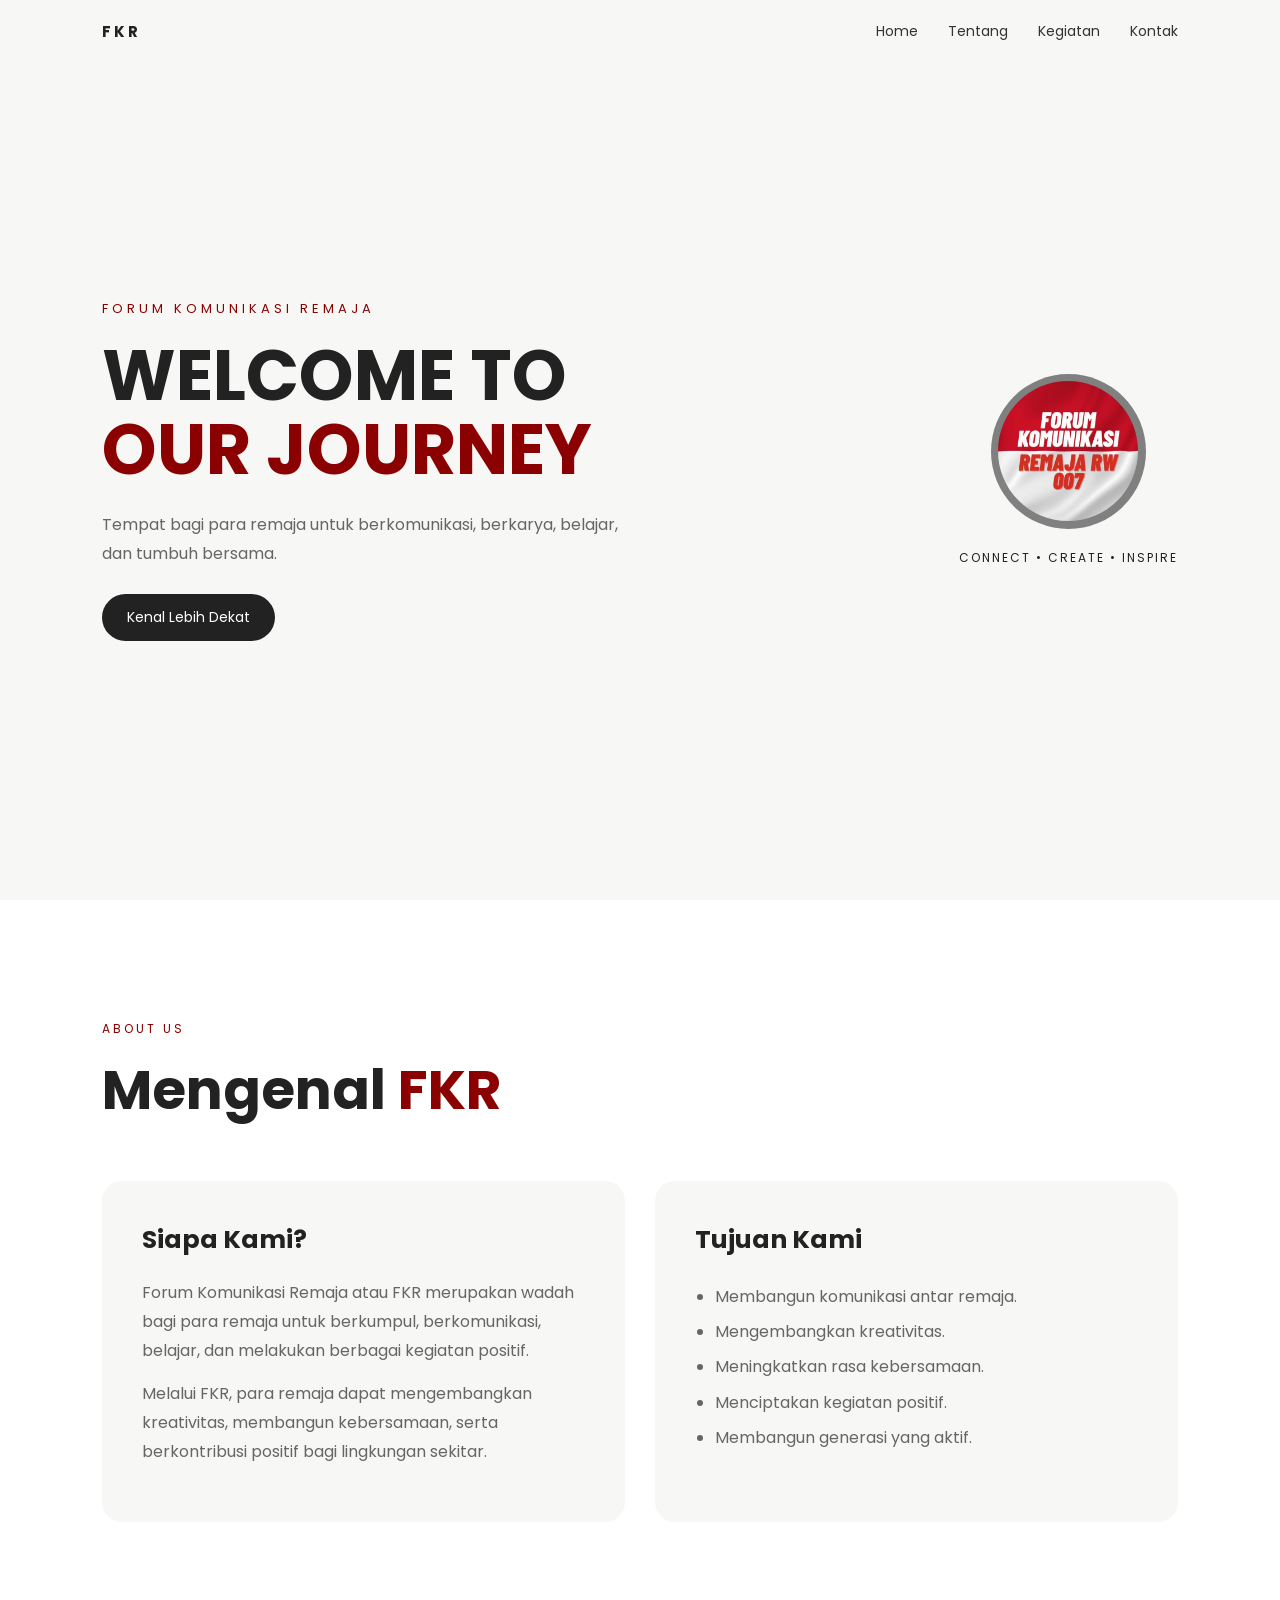
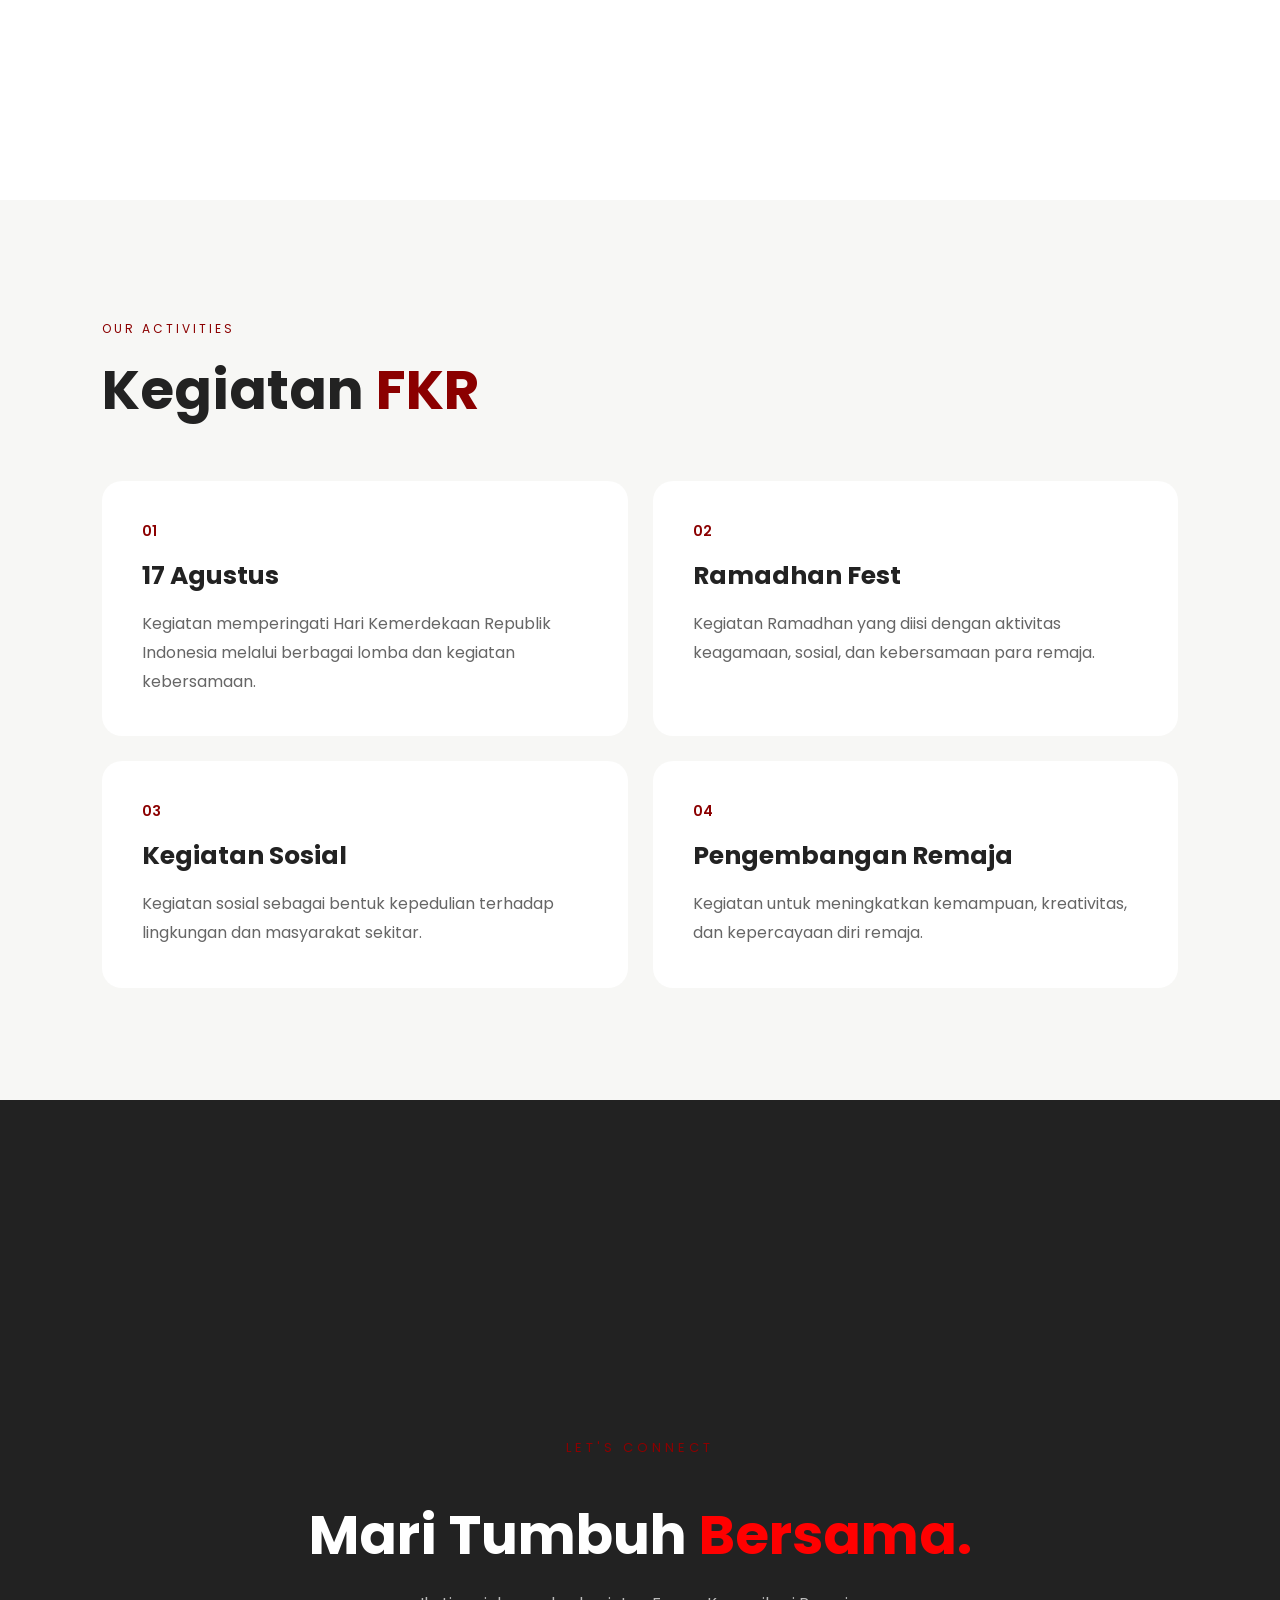
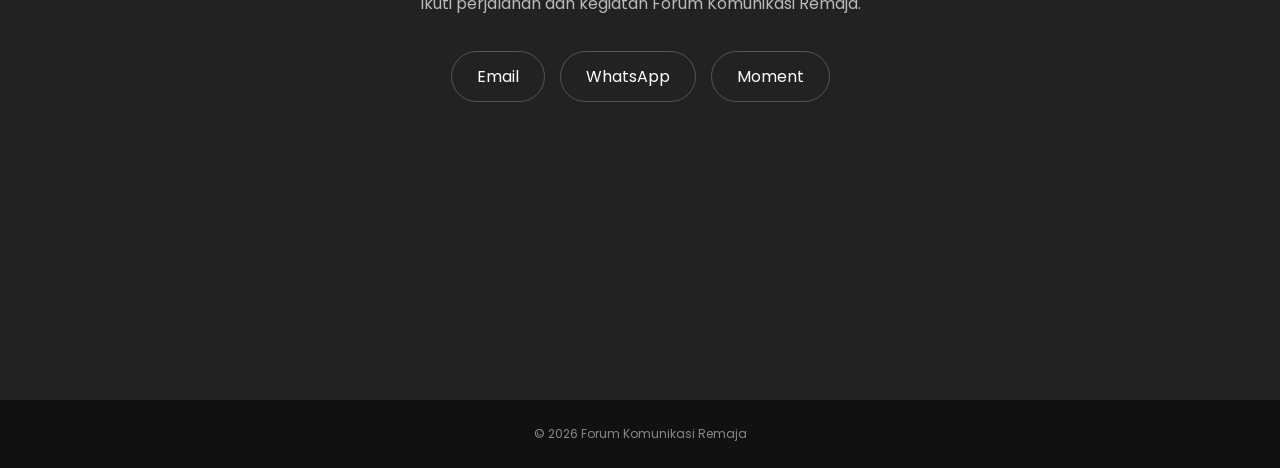
==== index.html @ a0816fac "Update index.html" ====
<!DOCTYPE html>
<html lang="id">

<head>
    <meta charset="UTF-8">
    <meta name="viewport"
          content="width=device-width, initial-scale=1.0">

    <title>FKR</title>
    <link rel="stylesheet" href="style.CSS">
    <link rel="icon" type="image/png" href="favicon.png">
    <meta name="forum komunikasi remaja"
          content="website ini berisikan data dan informasi mengenai forum komunkasi remaja (fkr)">

</head>

<body>

    <header>
        <nav>

            <div class="logo">
                FKR
            </div>

            <div class="menu">
                <a href="#home">Home</a>
                <a href="#tentang">Tentang</a>
                <a href="#kegiatan">Kegiatan</a>
                <a href="#kontak">Kontak</a>
            </div>

        </nav>
    </header>


    <!-- ================= HOME ================= -->

    <section id="home" class="hero">

        <div class="hero-text">

            <p class="subjudul">
                FORUM KOMUNIKASI REMAJA
            </p>

            <h1>
                WELCOME TO
                <br>
                <span>OUR JOURNEY</span>
            </h1>

            <p>
                Tempat bagi para remaja untuk berkomunikasi,
                berkarya, belajar, dan tumbuh bersama.
            </p>

            <a href="#tentang" class="btn">
                Kenal Lebih Dekat
            </a>

        </div>


        <div class="hero-box">

            <div class="circle">
                <img src="gambar/FKR.jpeg" alt="logo">
            </div>

            <p>
                CONNECT • CREATE • INSPIRE
            </p>

        </div>

    </section>



    <!-- ================= TENTANG ================= -->

    <section id="tentang" class="tentang">

        <div class="section-title">

            <p>
                ABOUT US
            </p>

            <h2>
                Mengenal
                <span>FKR</span>
            </h2>

        </div>


        <div class="about-container">

            <div class="about-text">

                <h3>
                    Siapa Kami?
                </h3>

                <p>
                    Forum Komunikasi Remaja atau FKR merupakan
                    wadah bagi para remaja untuk berkumpul,
                    berkomunikasi, belajar, dan melakukan
                    berbagai kegiatan positif.
                </p>

                <p>
                    Melalui FKR, para remaja dapat mengembangkan
                    kreativitas, membangun kebersamaan, serta
                    berkontribusi positif bagi lingkungan sekitar.
                </p>

            </div>


            <div class="about-box">

                <h3>
                    Tujuan Kami
                </h3>

                <ul>
                    <li>Membangun komunikasi antar remaja.</li>
                    <li>Mengembangkan kreativitas.</li>
                    <li>Meningkatkan rasa kebersamaan.</li>
                    <li>Menciptakan kegiatan positif.</li>
                    <li>Membangun generasi yang aktif.</li>
                </ul>

            </div>

        </div>

    </section>



    <!-- ================= KEGIATAN ================= -->

    <section id="kegiatan" class="kegiatan">

        <div class="section-title">

            <p>
                OUR ACTIVITIES
            </p>

            <h2>
                Kegiatan
                <span>FKR</span>
            </h2>

        </div>


        <div class="activity-container">


            <div class="activity-card">

                <div class="number">
                    01
                </div>

                <h3>
                    17 Agustus
                </h3>

                <p>
                    Kegiatan memperingati Hari Kemerdekaan
                    Republik Indonesia melalui berbagai lomba
                    dan kegiatan kebersamaan.
                </p>

            </div>



            <div class="activity-card">

                <div class="number">
                    02
                </div>

                <h3>
                    Ramadhan Fest
                </h3>

                <p>
                    Kegiatan Ramadhan yang diisi dengan
                    aktivitas keagamaan, sosial, dan
                    kebersamaan para remaja.
                </p>

            </div>



            <div class="activity-card">

                <div class="number">
                    03
                </div>

                <h3>
                    Kegiatan Sosial
                </h3>

                <p>
                    Kegiatan sosial sebagai bentuk kepedulian
                    terhadap lingkungan dan masyarakat sekitar.
                </p>

            </div>



            <div class="activity-card">

                <div class="number">
                    04
                </div>

                <h3>
                    Pengembangan Remaja
                </h3>

                <p>
                    Kegiatan untuk meningkatkan kemampuan,
                    kreativitas, dan kepercayaan diri remaja.
                </p>

            </div>

        </div>

    </section>



    <!-- ================= KONTAK ================= -->

    <section id="kontak" class="kontak">

        <p class="subjudul">
            LET'S CONNECT
        </p>

        <h2>
            Mari Tumbuh
            <span>Bersama.</span>
        </h2>

        <p>
            Ikuti perjalanan dan kegiatan Forum Komunikasi Remaja.
        </p>


        <div class="contact">

            <a href="mailto:forumkomuniakasiremajarw07@gmail.com">
                Email
            </a>

            <a href="https://wa.me/6285891237313" target="_blank">
                WhatsApp
            </a>
            <a href="https://drive.google.com/drive/folders/1BArCjGDQvcsQfstHDW2-2ax9LdgizZoq">
                Moment
            </a>

        </div>

    </section>



    <!-- ================= FOOTER ================= -->

    <footer>

        <p>
            © 2026 Forum Komunikasi Remaja
        </p>

    </footer>


</body>

</html>
---- style.CSS ----
@import url('https://fonts.googleapis.com/css2?family=Poppins:wght@300;400;500;600;700&display=swap');


/* ================= DASAR ================= */

* {
    margin: 0;
    padding: 0;
    box-sizing: border-box;
}

html {
    scroll-behavior: smooth;
}

body {
    font-family: 'Poppins', sans-serif;
    background: #f7f7f5;
    color: #222;
}


/* ================= NAVBAR ================= */

header {
    position: fixed;
    top: 0;
    left: 0;

    width: 100%;

    padding: 20px 8%;

    background: rgba(247, 247, 245, 0.9);

    backdrop-filter: blur(10px);

    z-index: 1000;
}


nav {
    display: flex;
    justify-content: space-between;
    align-items: center;
}


.logo {
    font-size: 15px; 
    font-weight: 700;
    letter-spacing: 3px;
}


.menu {
    display: flex;
    gap: 30px;
}


.menu a {
    text-decoration: none;
    color: #333;

    font-size: 14px;

    transition: 0.3s;
}


.menu a:hover {
    color: red;
}


/* ================= SEMUA SECTION ================= */

section {
    min-height: 100vh;

    padding: 120px 8% 80px;
}


/* ================= HOME ================= */

.hero {
    display: flex;

    justify-content: space-between;
    align-items: center;

    gap: 50px;
}


.hero-text {
    max-width: 650px;
}


.subjudul {
    color: darkred;

    font-size: 13px;

    letter-spacing: 4px;

    margin-bottom: 20px;
}


.hero h1 {
    font-size: 70px;

    line-height: 1.05;
}


.hero h1 span {
    color: darkred;
}


.hero-text > p:not(.subjudul) {
    color: #666;

    line-height: 1.8;

    margin: 25px 0;

    max-width: 520px;
}


.btn {
    display: inline-block;

    padding: 13px 25px;

    background: #222;

    color: white;

    text-decoration: none;

    border-radius: 30px;

    font-size: 14px;

    transition: 0.3s;
}


.btn:hover {
    background: darkred;
}


/* ================= BULAT FKR ================= */

.hero-box {


    display: flex;

    flex-direction: column;

    justify-content: center;

    align-items: center;
}


.circle {
    width: 155px;
    height: 155px;
    border-radius: 50%;
    background: grey;

    display: flex;
    justify-content: center;
    align-items: center;

    overflow: hidden;
}

.circle img{
    width: 140px;
    height: 140px;
    object-fit: cover;
    border-radius: 50%;
}


.hero-box p {
    margin-top: 20px;

    font-size: 12px;

    letter-spacing: 2px;
}


/* ================= TENTANG ================= */

.tentang {
    background: white;
}


.section-title {
    margin-bottom: 50px;
}


.section-title p {
    color: darkred;

    font-size: 12px;

    letter-spacing: 3px;
}


.section-title h2 {
    font-size: 55px;

    margin-top: 10px;
}


.section-title h2 span {
    color: darkred;
}


.about-container {
    display: grid;

    grid-template-columns: 1fr 1fr;

    gap: 30px;
}


.about-text,
.about-box {
    padding: 40px;

    background: #f7f7f5;

    border-radius: 20px;
}


.about-text h3,
.about-box h3 {
    font-size: 25px;

    margin-bottom: 20px;
}


.about-text p {
    color: #666;

    line-height: 1.8;

    margin-bottom: 15px;
}


.about-box ul {
    padding-left: 20px;

    color: #666;

    line-height: 2.2;
}


/* ================= KEGIATAN ================= */

.kegiatan {
    background: #f7f7f5;
}


.activity-container {
    display: grid;

    grid-template-columns: 1fr 1fr;

    gap: 25px;
}


.activity-card {
    background: white;

    padding: 40px;

    border-radius: 20px;

    transition: 0.3s;
}


.activity-card:hover {
    transform: translateY(-7px);
}


.number {
    color: darkred;

    font-weight: 600;

    font-size: 14px;
}


.activity-card h3 {
    font-size: 25px;

    margin: 15px 0;
}


.activity-card p {
    color: #666;

    line-height: 1.8;
}


/* ================= KONTAK ================= */

.kontak {
    background: #222;

    color: white;

    text-align: center;

    display: flex;

    flex-direction: column;

    justify-content: center;

    align-items: center;
}


.kontak h2 {
    font-size: 55px;

    margin: 15px 0;
}


.kontak h2 span {
    color: red;
}


.kontak > p:not(.subjudul) {
    color: #bbb;

    margin-bottom: 35px;
}


.contact {
    display: flex;

    gap: 15px;
}


.contact a {
    text-decoration: none;

    color: white;

    border: 1px solid #555;

    padding: 12px 25px;

    border-radius: 30px;

    transition: 0.3s;
}


.contact a:hover {
    background: red;

    border-color: red;
}


/* ================= FOOTER ================= */

footer {
    background: #111;

    color: #888;

    text-align: center;

    padding: 25px;

    font-size: 12px;
}


/* ================= HP ================= */

@media (max-width: 768px) {

    header {
        padding: 18px 20px;
    }


    nav {
        flex-direction: column;

        gap: 15px;
    }


    .menu {
        gap: 15px;
    }


    .menu a {
        font-size: 12px;
    }


    section {
        padding: 120px 20px 70px;
    }


    .hero {
        flex-direction: column;

        text-align: center;
    }


    .hero h1 {
        font-size: 45px;
    }


    .hero-text > p:not(.subjudul) {
        margin-left: auto;

        margin-right: auto;
    }


    .hero-box {
        width: 280px;
        height: 280px;
    }


    .circle {
        width: 130px;
        height: 130px;

        font-size: 35px;
    }


    .section-title h2 {
        font-size: 40px;
    }


    .about-container {
        grid-template-columns: 1fr;
    }


    .activity-container {
        grid-template-columns: 1fr;
    }


    .kontak h2 {
        font-size: 40px;
    }


    .contact {
        flex-direction: column;

        width: 200px;
    }

}
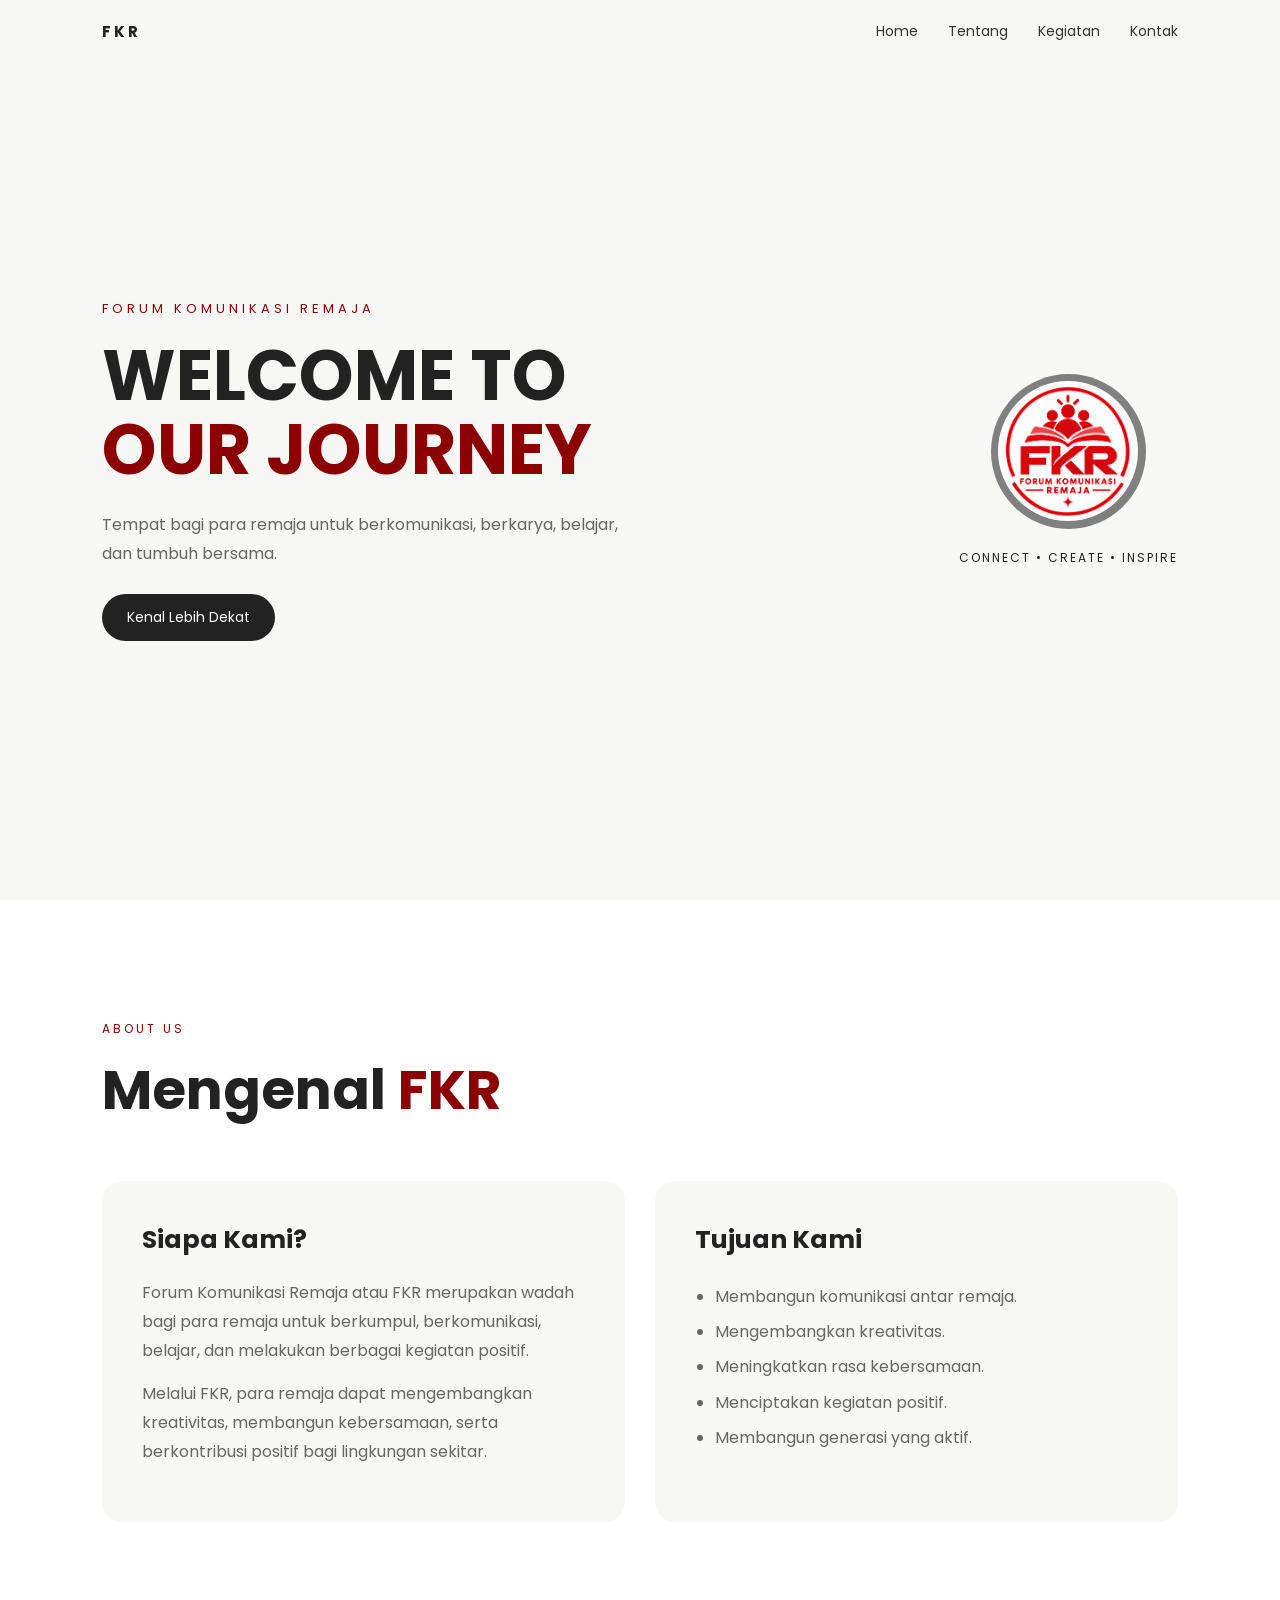
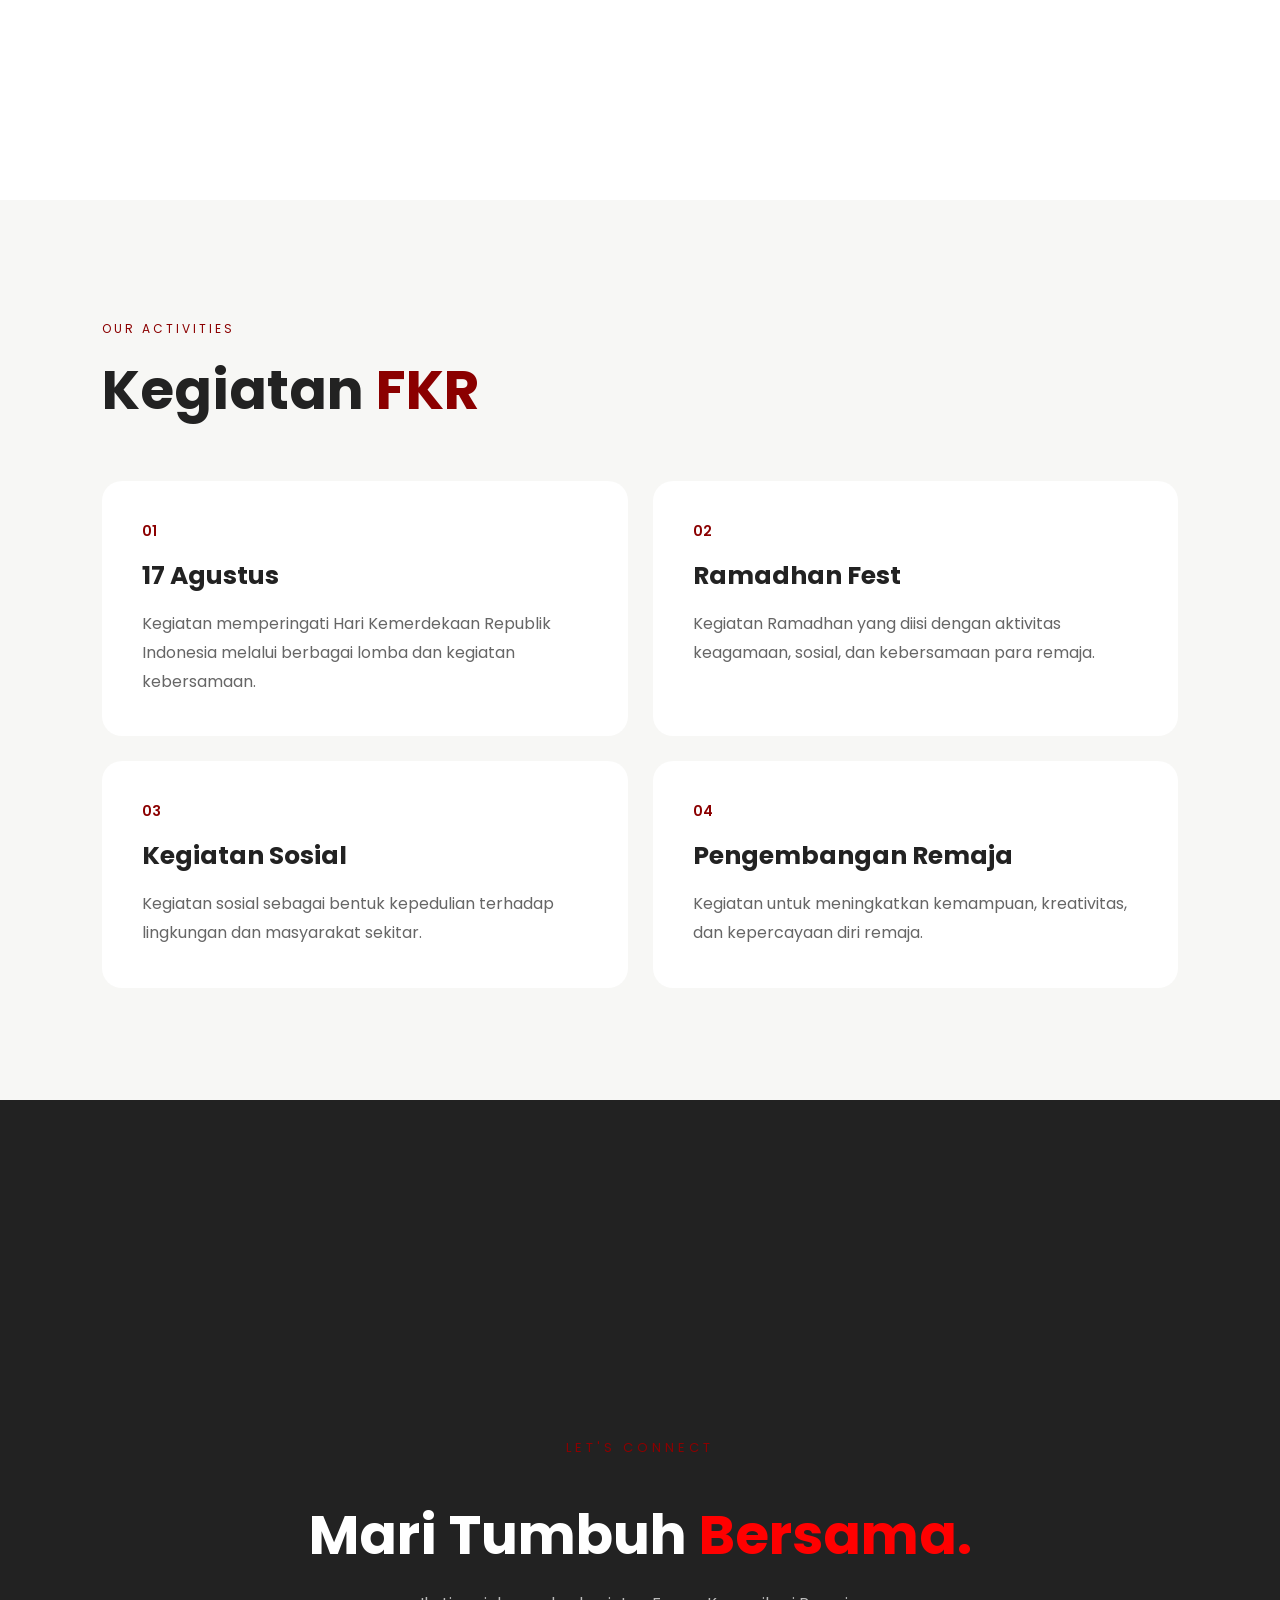
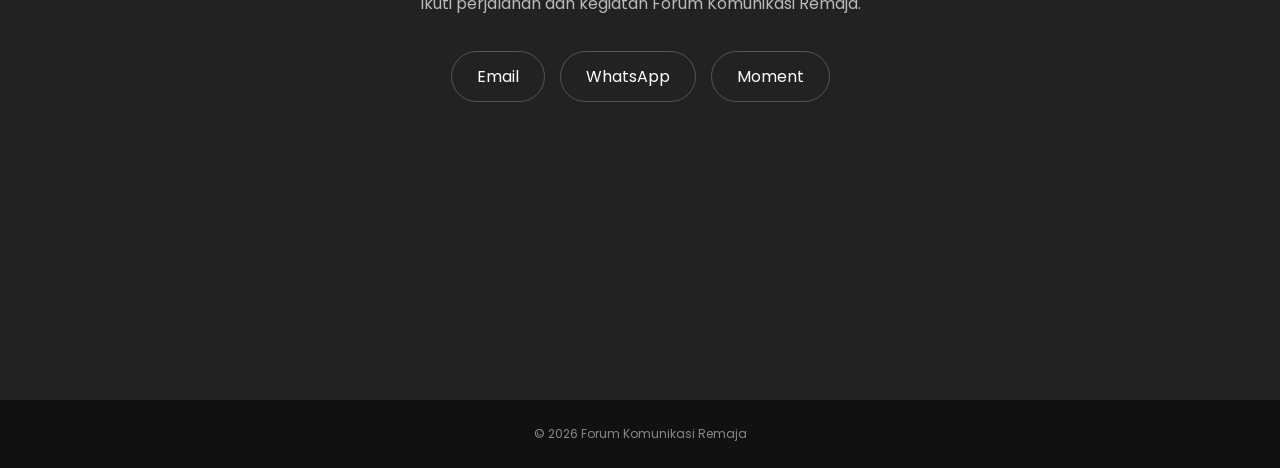
==== commit e4bc15cf: "Update index.html" ====
--- a/index.html
+++ b/index.html
@@ -66,7 +66,7 @@
         <div class="hero-box">
 
             <div class="circle">
-                <img src="gambar/FKR.jpeg" alt="logo">
+                <img src="gambar/favicon.png" alt="logo">
             </div>
 
             <p>
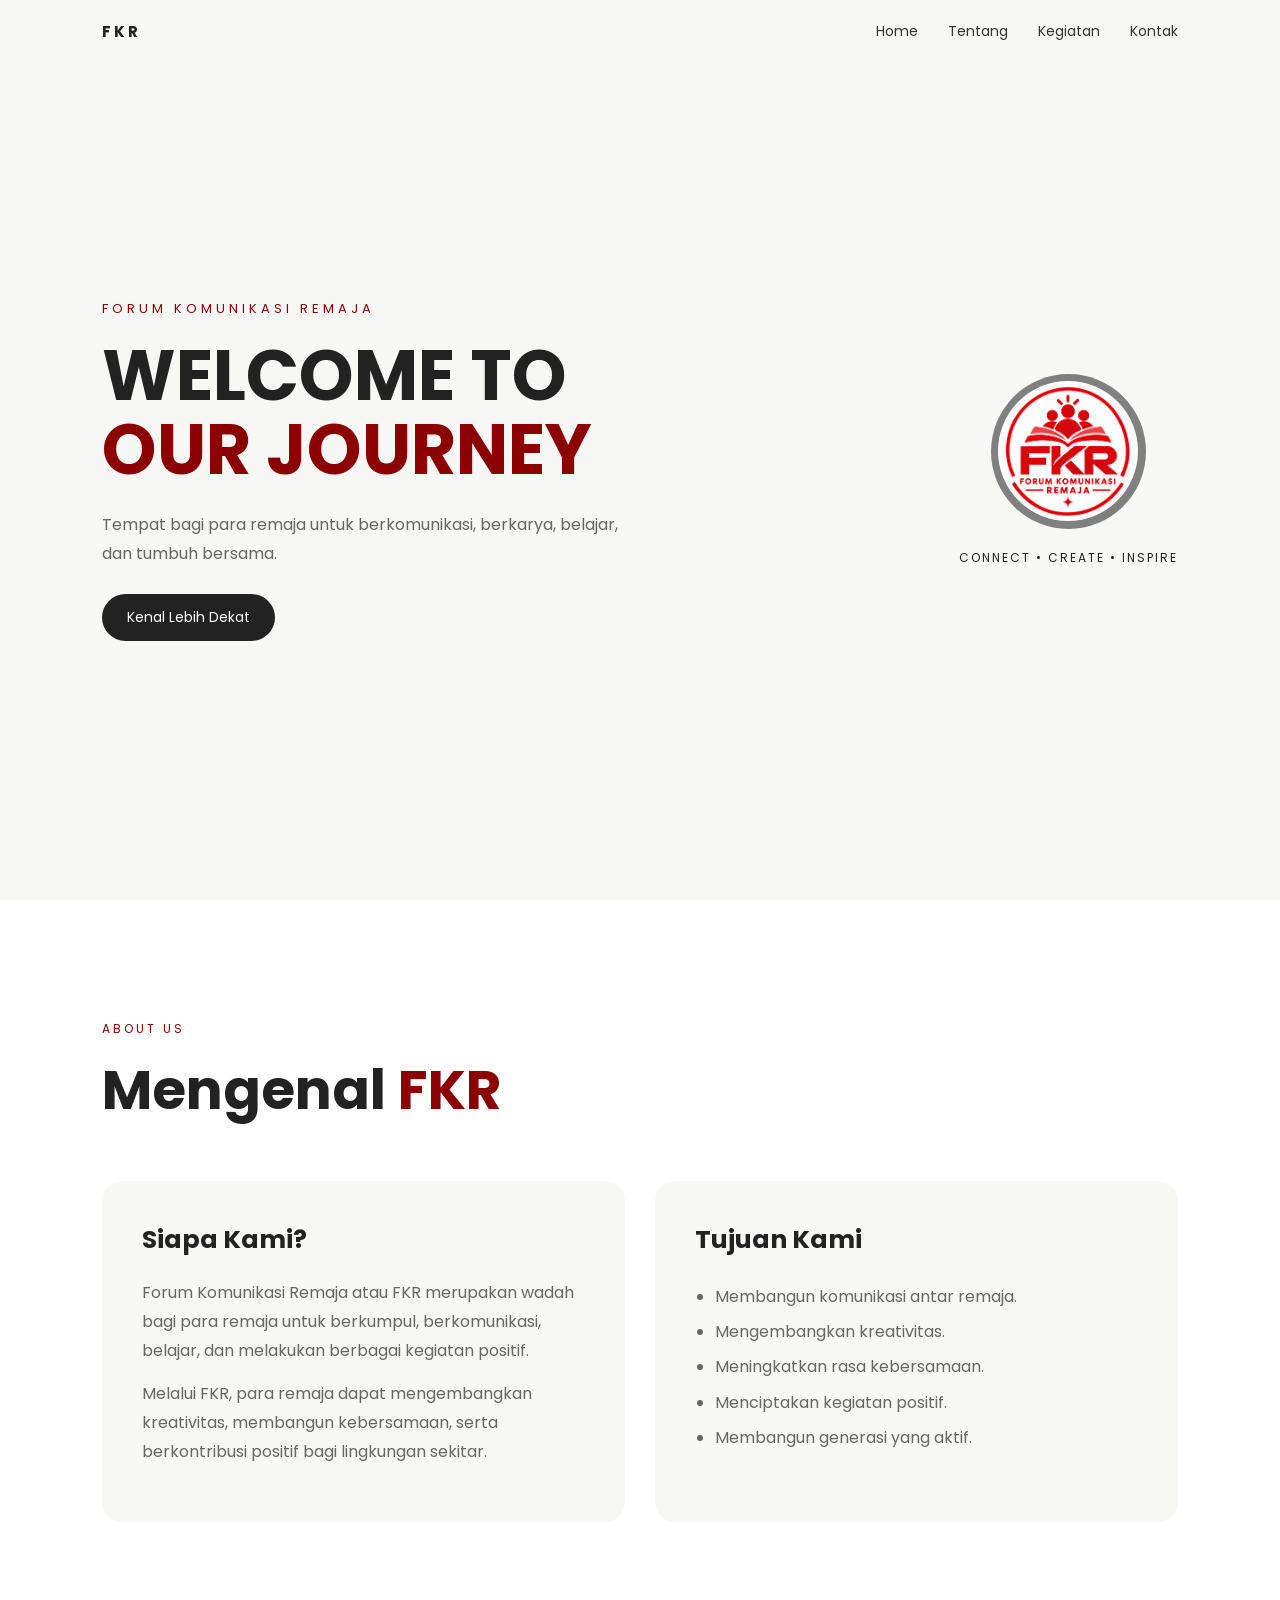
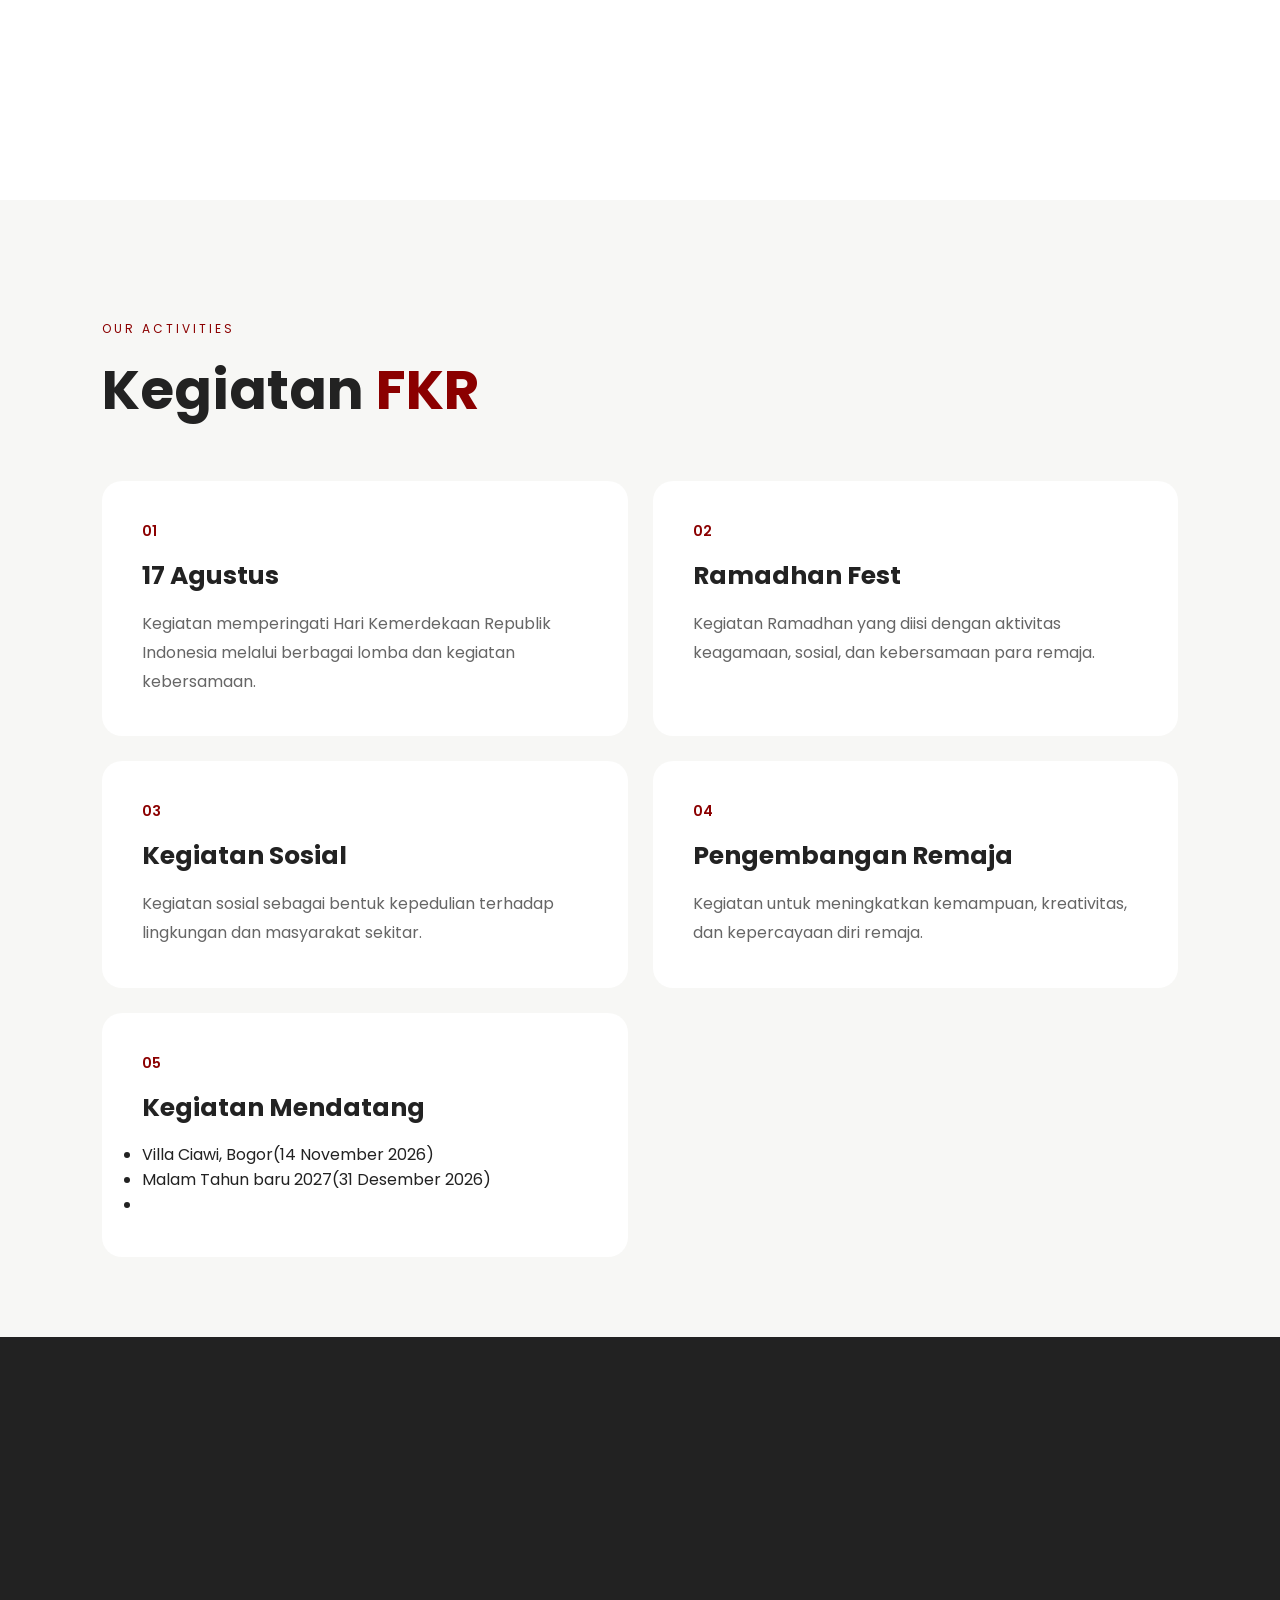
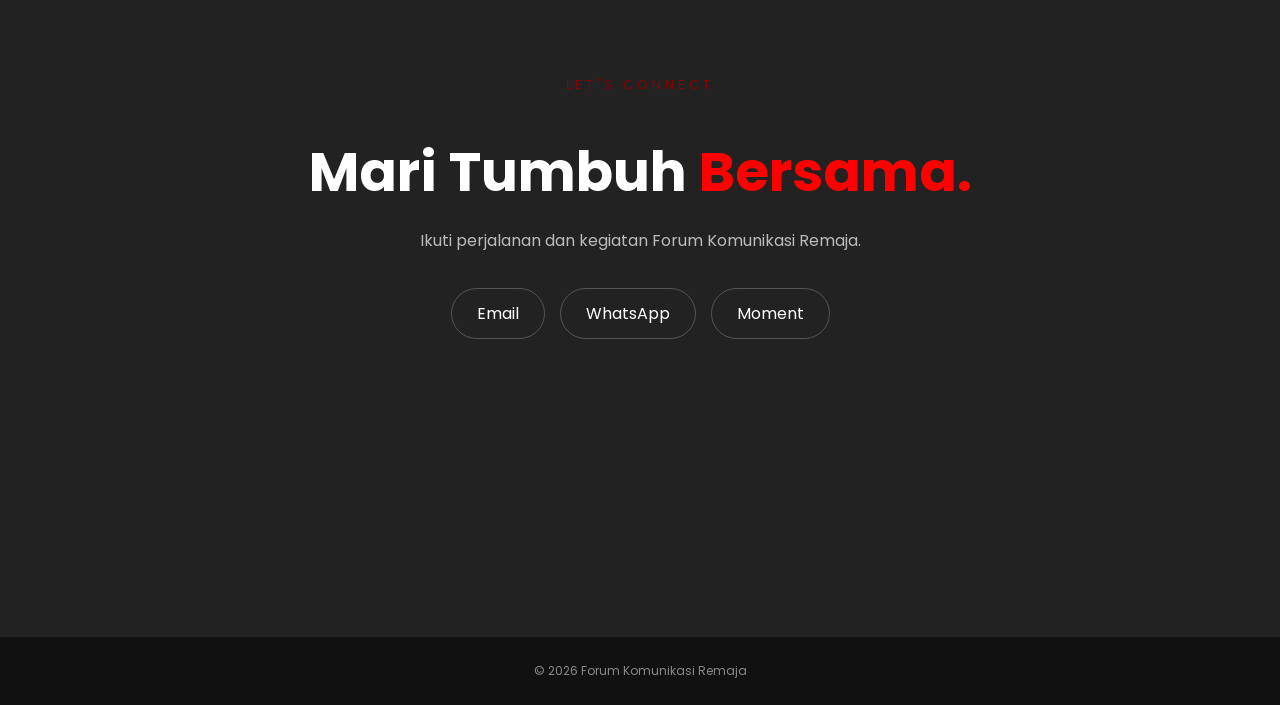
==== commit c2236530: "Update index.html" ====
--- a/index.html
+++ b/index.html
@@ -6,10 +6,21 @@
     <meta charset="UTF-8">
     <meta name="viewport"
           content="width=device-width, initial-scale=1.0">
-
+    
     <title>FKR</title>
+    <meta property="og:site_name" content="FKR">
+    <meta property="og:title" content="FKR - Forum Komunikasi Remaja">
+        <script type="application/ld+json">
+    {
+      "@context": "https://schema.org",
+      "@type": "WebSite",
+      "name": "FKR",
+      "alternateName": "Forum Komunikasi Remaja",
+      "url": "https://fadesyah.github.io/"
+    }
+</script>
     <link rel="stylesheet" href="style.CSS">
-    <link rel="icon" type="image/png" href="favicon.png">
+    <link rel="icon" type="image/png" href="gambar/favicon.png">
     <meta name="forum komunikasi remaja"
           content="website ini berisikan data dan informasi mengenai forum komunkasi remaja (fkr)">
 
@@ -239,6 +250,23 @@
                 </p>
 
             </div>
+            <div class="activity-card">
+
+                <div class="number">
+                    05
+                </div>
+
+                <h3>
+                    Kegiatan Mendatang
+                </h3>
+
+                <ul>
+                    <li>Villa Ciawi, Bogor(14 November 2026)</li>
+                    <li>Malam Tahun baru 2027(31 Desember 2026)</li>
+                    <li></li>
+                </ul>
+
+            </div>
 
         </div>
 
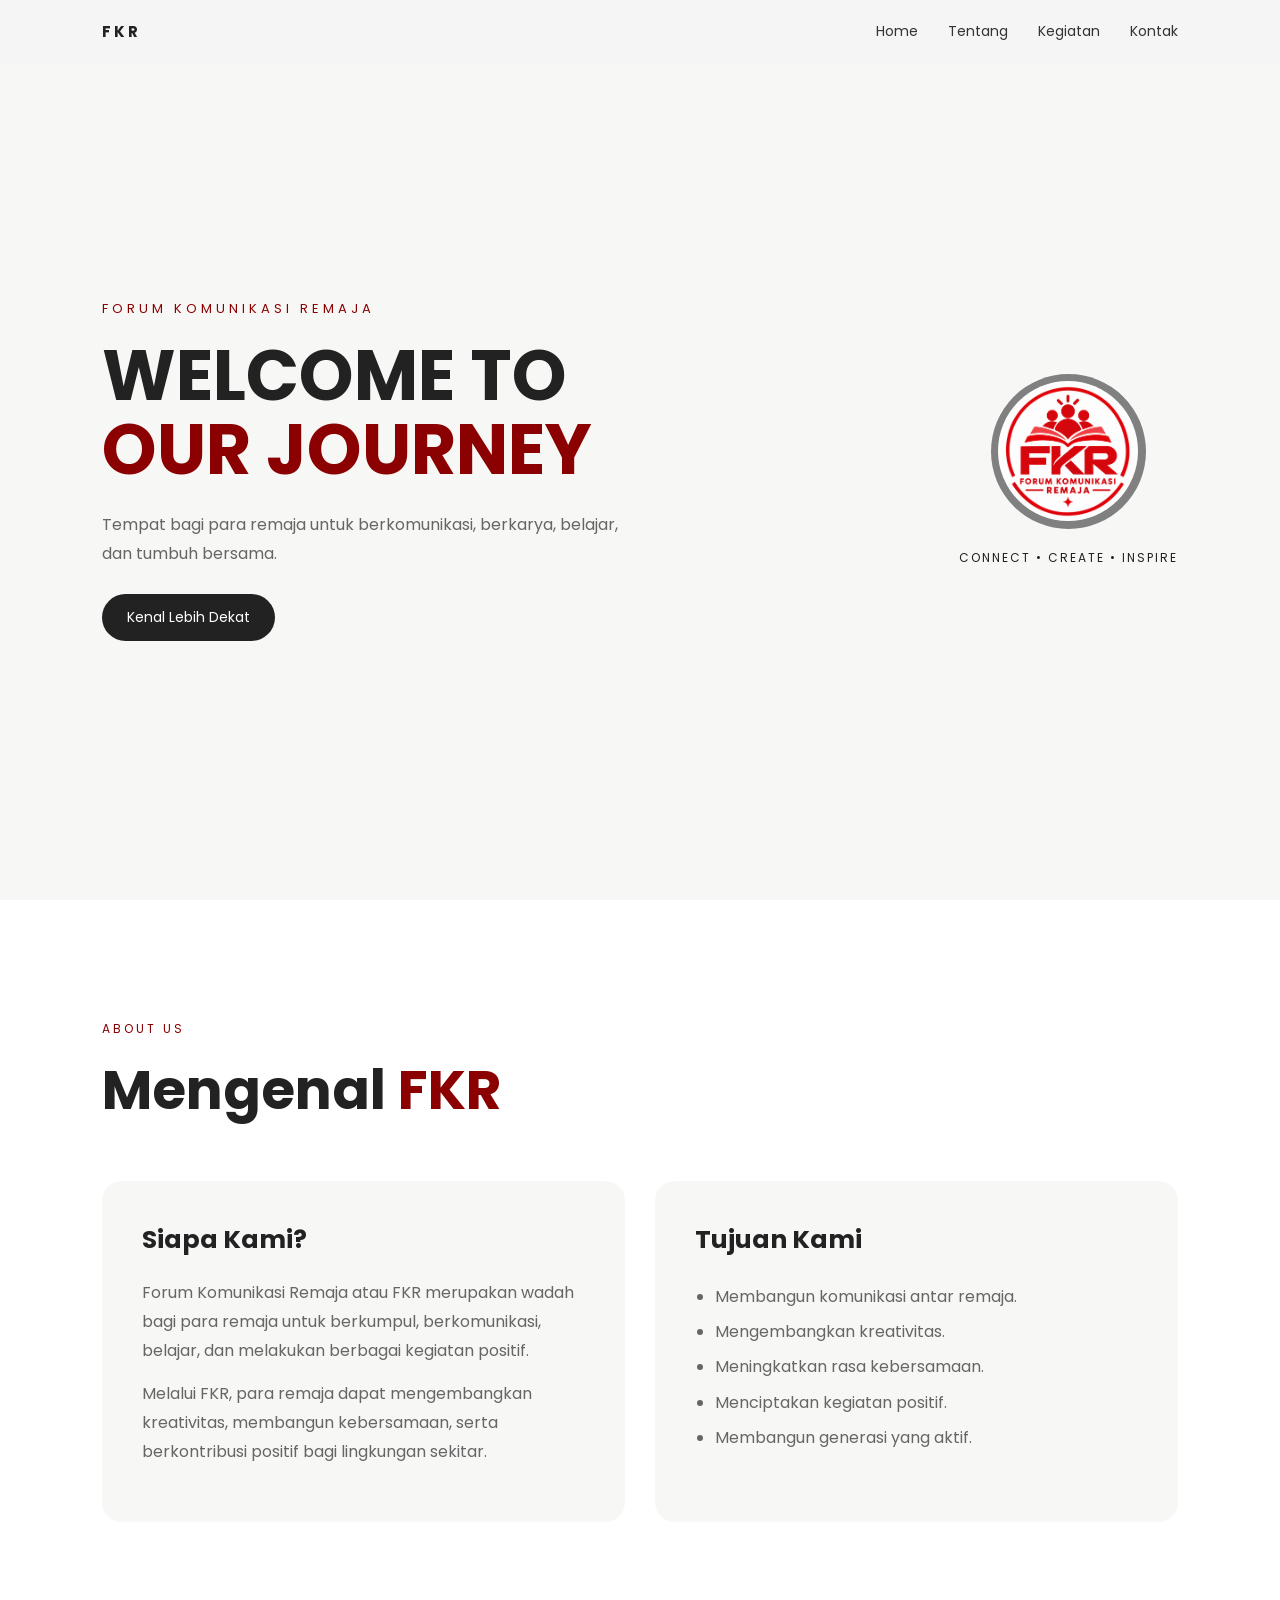
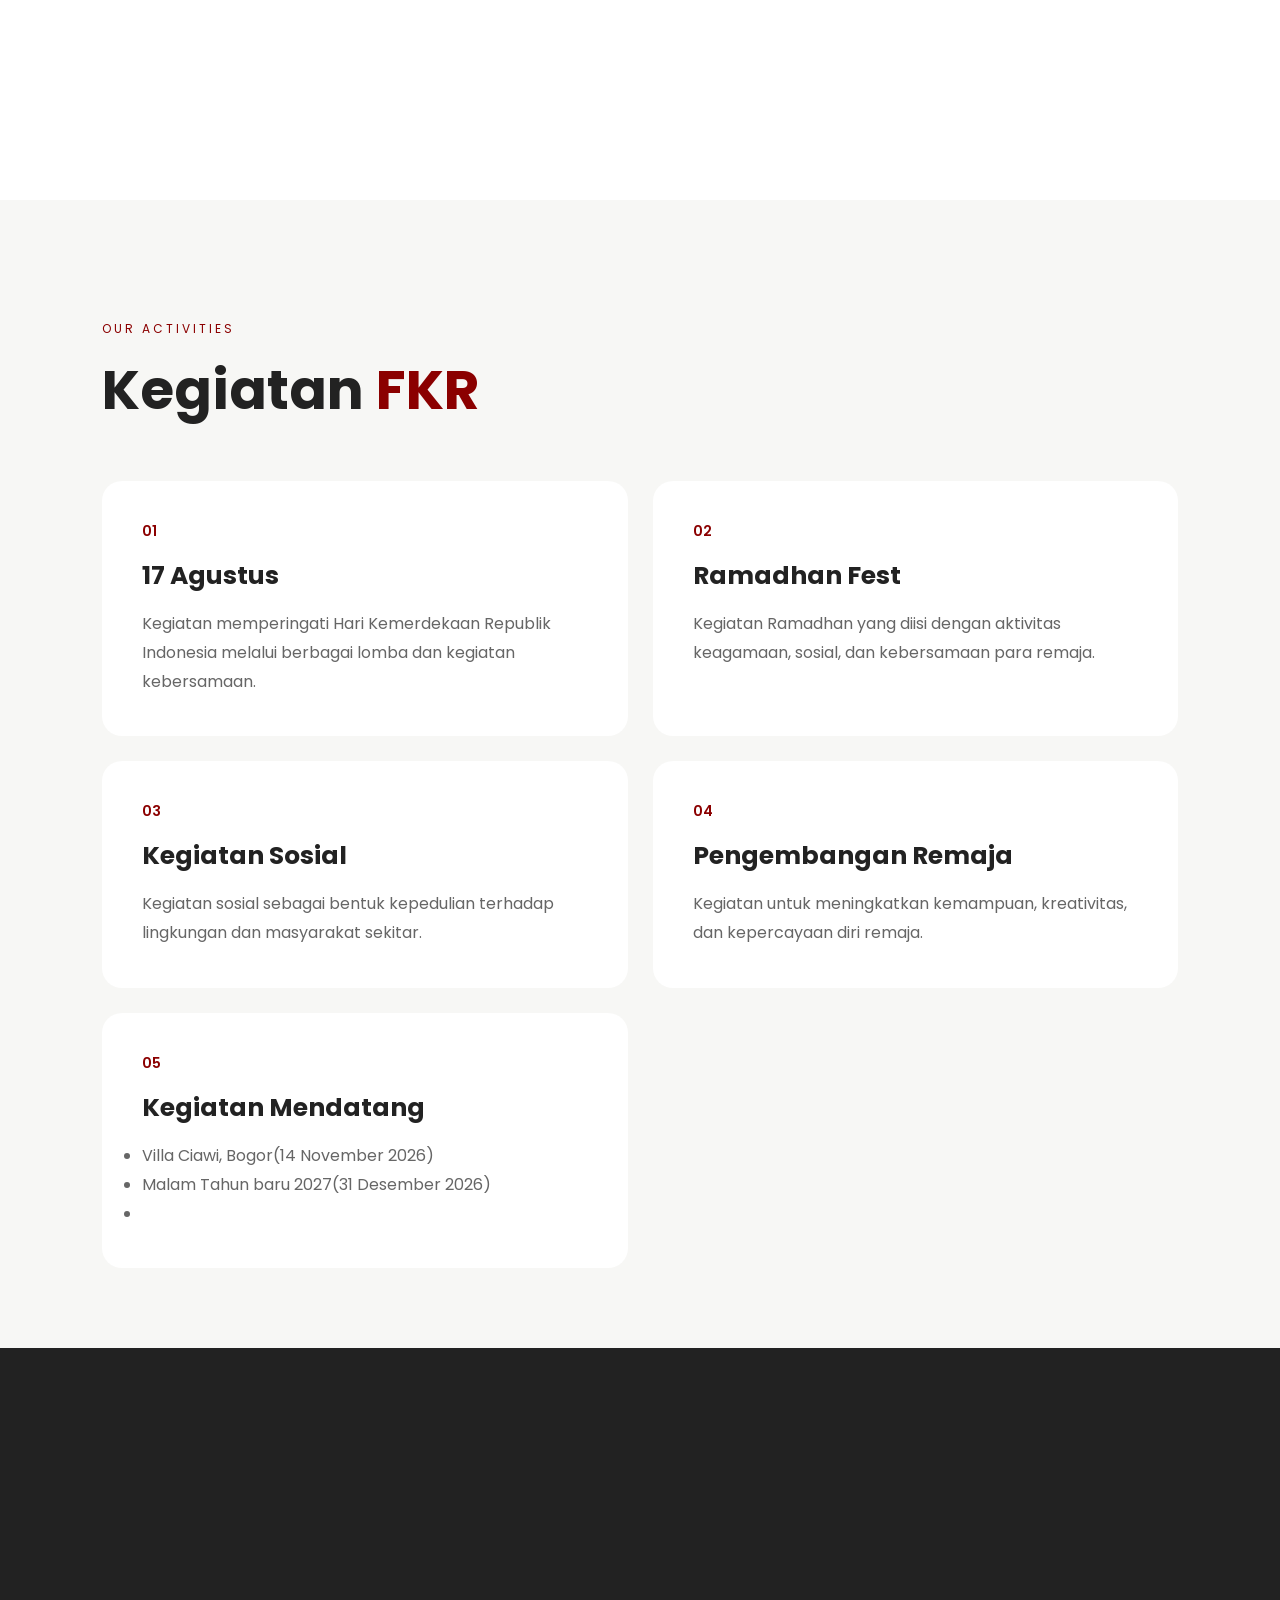
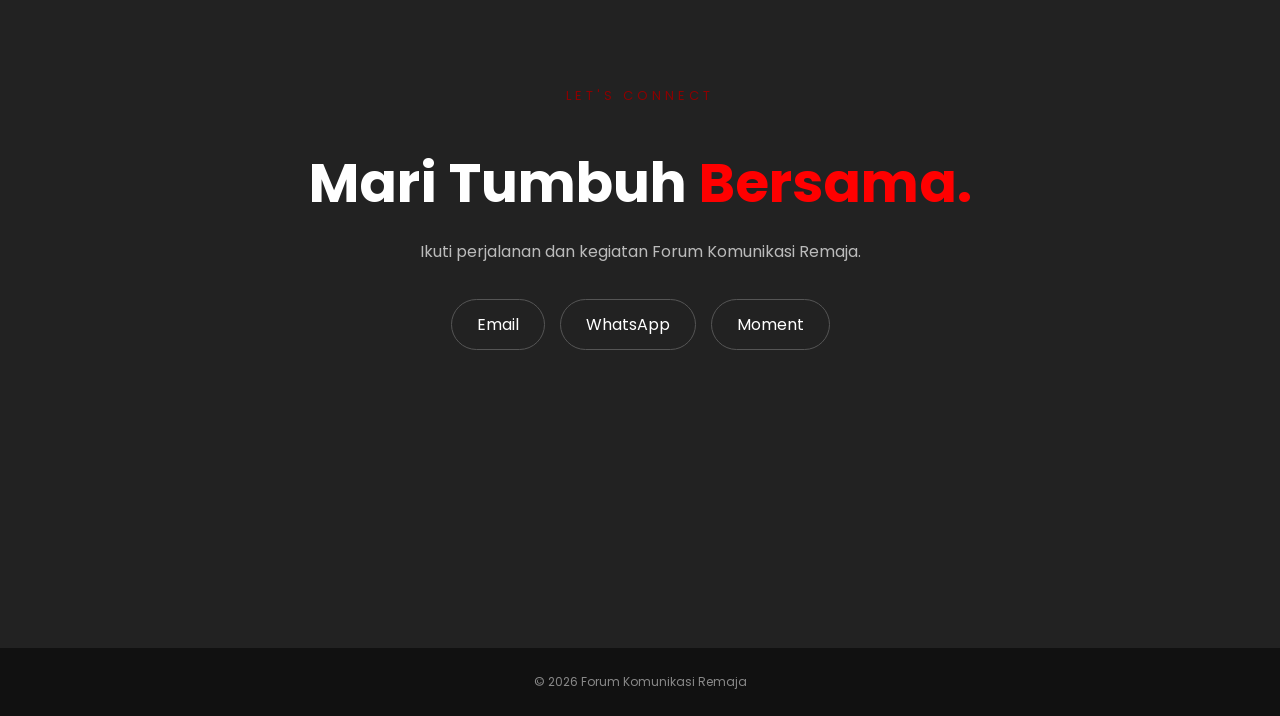
==== commit 57d7edc2: "Update index.html" ====
--- a/index.html
+++ b/index.html
@@ -294,7 +294,7 @@
 
         <div class="contact">
 
-            <a href="mailto:forumkomuniakasiremajarw07@gmail.com">
+            <a href="https://mail.google.com/mail/?view=cm&fs=1&to=forumkomunitasremajarw07@gmail.com" target="_blank">
                 Email
             </a>
 
--- a/style.CSS
+++ b/style.CSS
@@ -8,6 +8,7 @@
     margin: 0;
     padding: 0;
     box-sizing: border-box;
+    
 }
 
 html {
@@ -16,7 +17,7 @@
 
 body {
     font-family: 'Poppins', sans-serif;
-    background: #f7f7f5;
+    background: #F7F7F5;
     color: #222;
 }
 
@@ -32,7 +33,7 @@
 
     padding: 20px 8%;
 
-    background: rgba(247, 247, 245, 0.9);
+    background: #F5F5F5;
 
     backdrop-filter: blur(10px);
 
@@ -57,6 +58,7 @@
 .menu {
     display: flex;
     gap: 30px;
+    background:#F5F5F5;
 }
 
 
@@ -336,6 +338,11 @@
     line-height: 1.8;
 }
 
+.activity-card ul {
+    color: #666;
+
+    line-height: 1.8;
+}
 
 /* ================= KONTAK ================= */
 
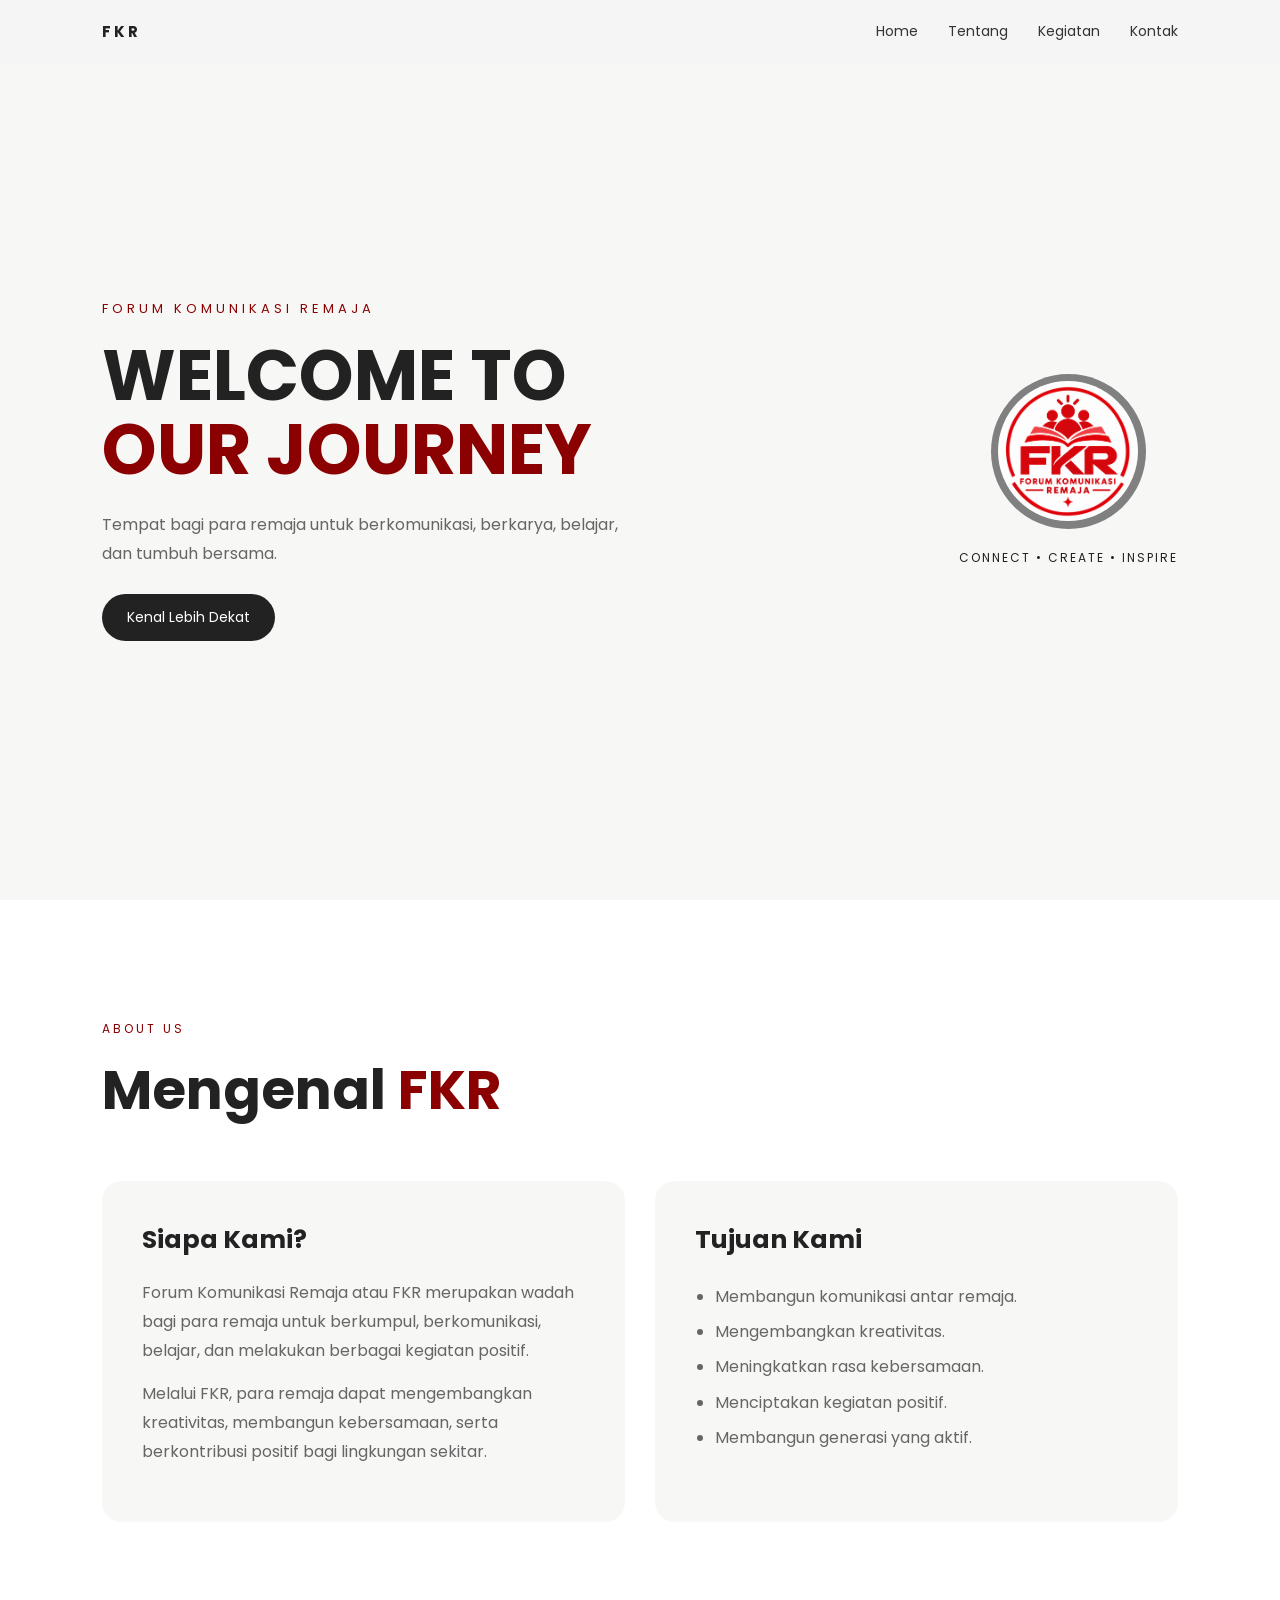
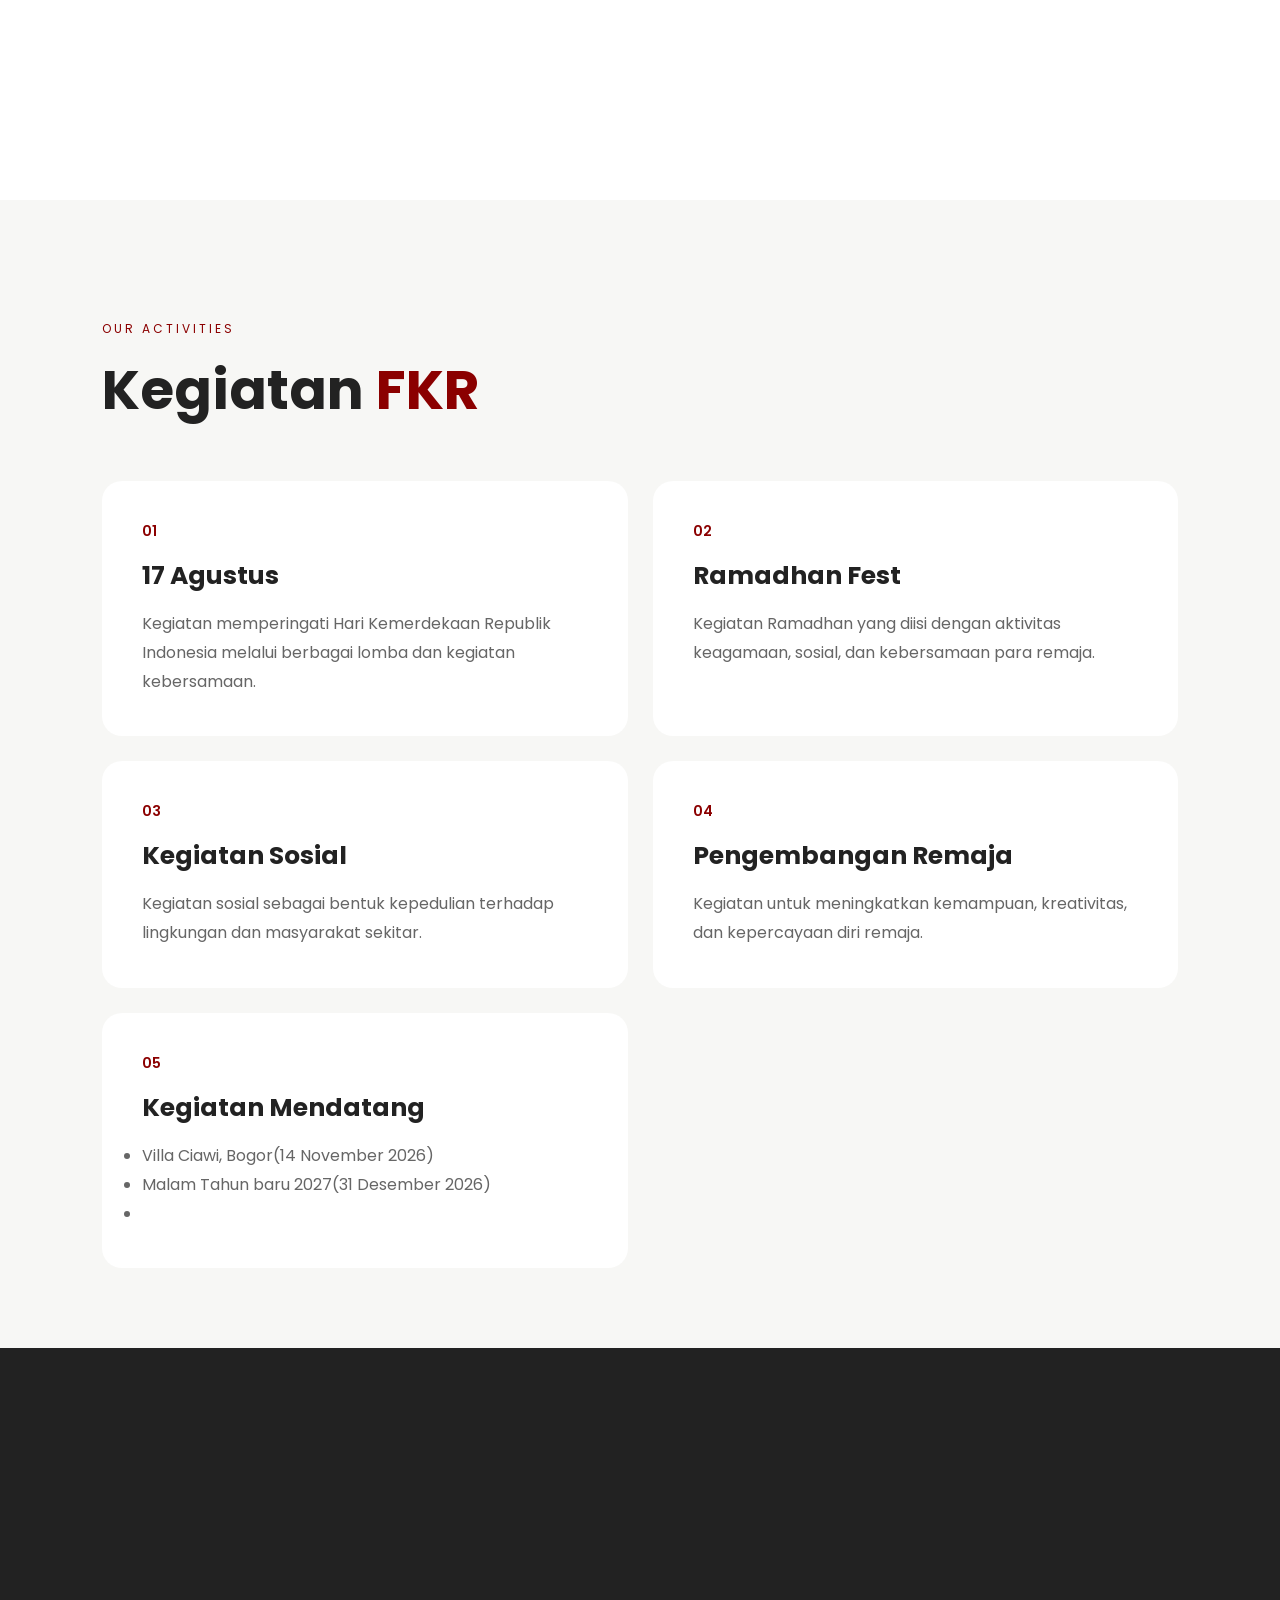
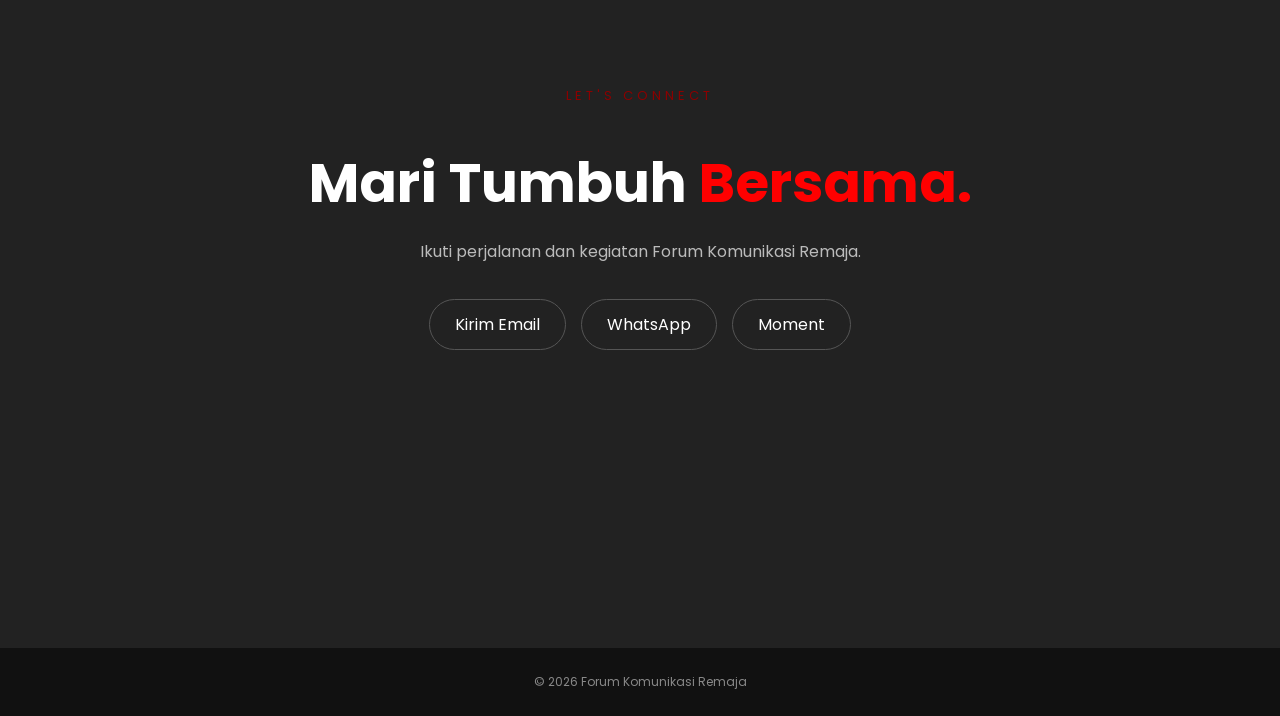
==== commit 4bfefb9c: "Update index.html" ====
--- a/index.html
+++ b/index.html
@@ -294,8 +294,8 @@
 
         <div class="contact">
 
-            <a href="https://mail.google.com/mail/?view=cm&fs=1&to=forumkomunitasremajarw07@gmail.com" target="_blank">
-                Email
+            <a href="mailto:forumkomunitasremajarw07@gmail.com">
+                Kirim Email
             </a>
 
             <a href="https://wa.me/6285891237313" target="_blank">
